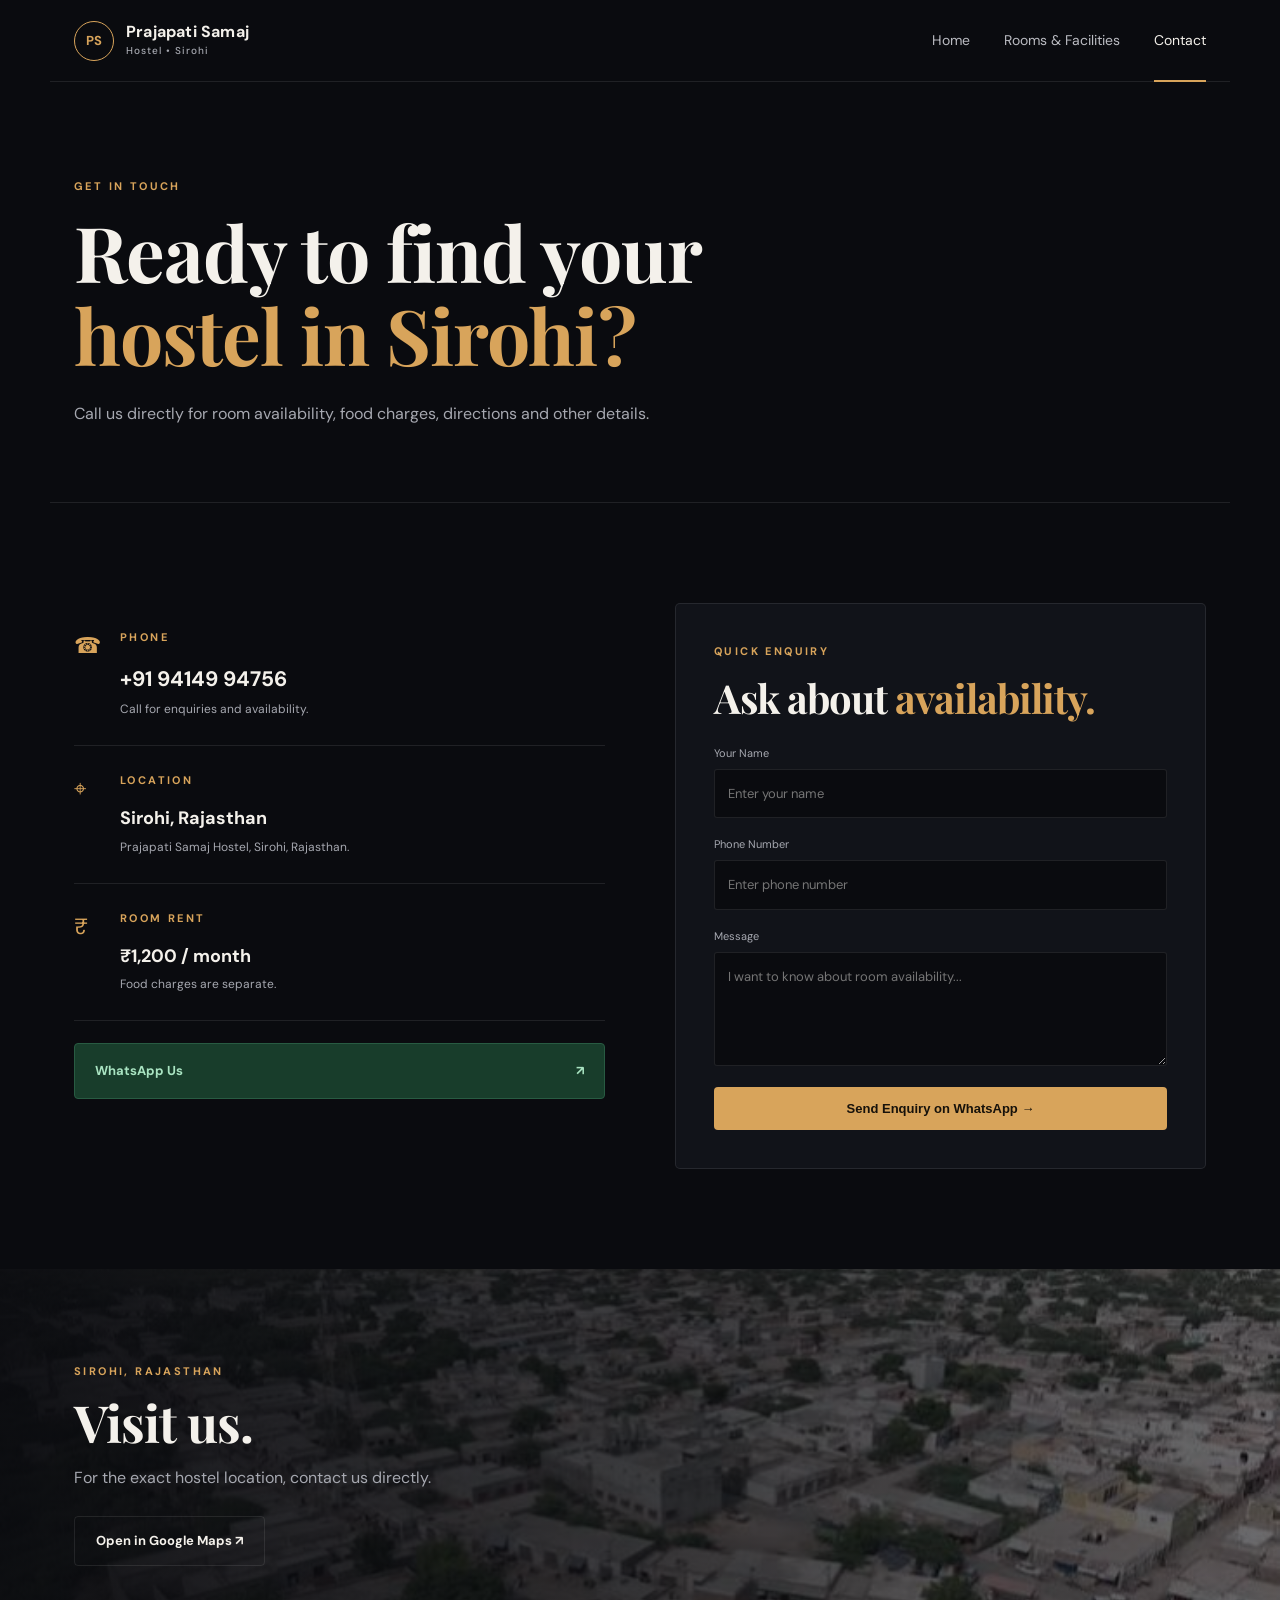
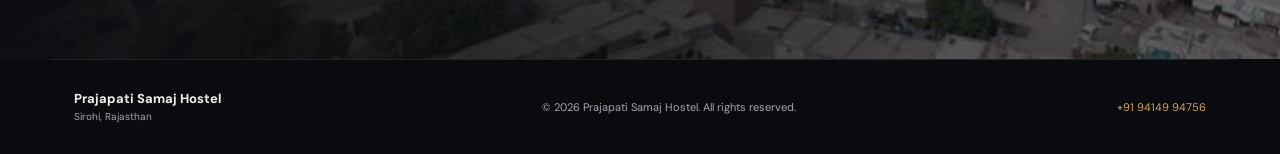
==== contact.html @ ca45638c "added first commit" ====
<!DOCTYPE html>
<html lang="en">
<head>
  <meta charset="UTF-8">
  <meta name="viewport" content="width=device-width, initial-scale=1.0">
  <meta name="description" content="Contact Prajapati Samaj Hostel in Sirohi, Rajasthan.">
  <title>Contact | Prajapati Samaj Hostel</title>
  <link rel="preconnect" href="https://fonts.googleapis.com">
  <link rel="preconnect" href="https://fonts.gstatic.com" crossorigin>
  <link href="https://fonts.googleapis.com/css2?family=DM+Sans:wght@400;500;600;700&family=Playfair+Display:wght@600;700&display=swap" rel="stylesheet">
  <link rel="stylesheet" href="style.css">
</head>
<body>
  <header class="navbar">
    <a class="logo" href="index.html"><span>PS</span><div>Prajapati Samaj<br><small>Hostel • Sirohi</small></div></a>
    <button class="menu-btn" aria-label="Open menu">☰</button>
    <nav>
      <a href="index.html">Home</a>
      <a href="rooms.html">Rooms & Facilities</a>
      <a class="active" href="contact.html">Contact</a>
    </nav>
  </header>

  <main>
    <section class="page-hero contact-hero">
      <p class="eyebrow">GET IN TOUCH</p>
      <h1>Ready to find your<br><em>hostel in Sirohi?</em></h1>
      <p>Call us directly for room availability, food charges, directions and other details.</p>
    </section>

    <section class="section contact-layout">
      <div class="contact-info">
        <div class="contact-card">
          <span class="contact-icon">☎</span>
          <div><p class="eyebrow">PHONE</p><a class="big-link" href="tel:+919414994756">+91 94149 94756</a><p>Call for enquiries and availability.</p></div>
        </div>
        <div class="contact-card">
          <span class="contact-icon">⌖</span>
          <div><p class="eyebrow">LOCATION</p><h3>Sirohi, Rajasthan</h3><p>Prajapati Samaj Hostel, Sirohi, Rajasthan.</p></div>
        </div>
        <div class="contact-card">
          <span class="contact-icon">₹</span>
          <div><p class="eyebrow">ROOM RENT</p><h3>₹1,200 / month</h3><p>Food charges are separate.</p></div>
        </div>
        <a class="whatsapp-btn" href="https://wa.me/919414994756?text=Hello%2C%20I%20want%20to%20know%20more%20about%20Prajapati%20Samaj%20Hostel%20in%20Sirohi." target="_blank" rel="noopener">WhatsApp Us <span>↗</span></a>
      </div>

      <div class="enquiry-box">
        <p class="eyebrow">QUICK ENQUIRY</p>
        <h2>Ask about <em>availability.</em></h2>
        <form id="enquiryForm">
          <label>Your Name<input type="text" id="name" placeholder="Enter your name" required></label>
          <label>Phone Number<input type="tel" id="phone" placeholder="Enter phone number" required></label>
          <label>Message<textarea id="message" rows="4" placeholder="I want to know about room availability..."></textarea></label>
          <button class="btn btn-primary full" type="submit">Send Enquiry on WhatsApp →</button>
        </form>
      </div>
    </section>

    <section class="map-section">
      <div class="map-overlay">
        <p class="eyebrow">SIROHI, RAJASTHAN</p>
        <h2>Visit us.</h2>
        <p>For the exact hostel location, contact us directly.</p>
        <a class="btn btn-ghost" href="https://www.google.com/maps/search/?api=1&query=Prajapati+Samaj+Hostel+Sirohi+Rajasthan" target="_blank" rel="noopener">Open in Google Maps ↗</a>
      </div>
    </section>
  </main>

  <footer>
    <div class="footer-brand"><strong>Prajapati Samaj Hostel</strong><span>Sirohi, Rajasthan</span></div>
    <p>© <span id="year"></span> Prajapati Samaj Hostel. All rights reserved.</p>
    <a href="tel:+919414994756">+91 94149 94756</a>
  </footer>
  <script src="script.js"></script>
</body>
</html>
---- style.css ----
:root {
  --bg: #0a0b0f;
  --surface: #111319;
  --surface2: #171922;
  --text: #f4f1eb;
  --muted: #a6a8b0;
  --accent: #d8a45b;
  --accent2: #f0c98c;
  --line: rgba(255, 255, 255, .09);
  --max: 1180px;
}

* {
  box-sizing: border-box;
  margin: 0;
  padding: 0
}

html {
  scroll-behavior: smooth
}

body {
  font-family: "DM Sans", sans-serif;
  background: var(--bg);
  color: var(--text);
  line-height: 1.65
}

a {
  color: inherit;
  text-decoration: none
}

img {
  display: block;
  width: 100%;
  object-fit: cover
}

.navbar {
  height: 82px;
  max-width: var(--max);
  margin: auto;
  padding: 0 24px;
  display: flex;
  align-items: center;
  justify-content: space-between;
  border-bottom: 1px solid var(--line)
}

.logo {
  display: flex;
  align-items: center;
  gap: 12px;
  font-weight: 700;
  line-height: 1.05;
  letter-spacing: .2px
}

.logo span {
  display: grid;
  place-items: center;
  width: 40px;
  height: 40px;
  border: 1px solid var(--accent);
  color: var(--accent);
  border-radius: 50%;
  font-size: 13px
}

.logo small {
  font-size: 10px;
  color: var(--muted);
  font-weight: 500;
  letter-spacing: 1px
}

nav {
  display: flex;
  gap: 34px
}

nav a {
  font-size: 14px;
  color: #bbbcc2;
  position: relative;
  padding: 30px 0
}

nav a:hover,
nav a.active {
  color: var(--text)
}

nav a.active:after {
  content: "";
  position: absolute;
  bottom: 0;
  left: 0;
  width: 100%;
  height: 2px;
  background: var(--accent)
}

.menu-btn {
  display: none;
  background: none;
  border: 0;
  color: white;
  font-size: 25px
}

.hero {
  max-width: var(--max);
  margin: auto;
  padding: 86px 24px 100px;
  display: grid;
  grid-template-columns: 1.05fr .95fr;
  gap: 70px;
  align-items: center
}

.eyebrow {
  font-size: 11px;
  letter-spacing: 2.4px;
  color: var(--accent);
  font-weight: 700;
  margin-bottom: 15px
}

h1,
h2 {
  font-family: "Playfair Display", serif;
  line-height: 1.08;
  letter-spacing: -1px
}

h1 {
  font-size: clamp(48px, 6vw, 78px)
}

h2 {
  font-size: clamp(38px, 4vw, 56px)
}

em {
  color: var(--accent);
  font-style: normal
}

.hero-text {
  color: var(--muted);
  max-width: 570px;
  margin: 26px 0 32px;
  font-size: 17px
}

.hero-actions {
  display: flex;
  gap: 13px;
  flex-wrap: wrap
}

.btn {
  display: inline-flex;
  align-items: center;
  justify-content: center;
  gap: 18px;
  padding: 13px 21px;
  border-radius: 4px;
  font-size: 13px;
  font-weight: 700;
  transition: .25s;
  border: 1px solid transparent
}

.btn-primary {
  background: var(--accent);
  color: #17120b
}

.btn-primary:hover {
  background: var(--accent2);
  transform: translateY(-2px)
}

.btn-ghost {
  border-color: var(--line);
  color: var(--text)
}

.btn-ghost:hover {
  border-color: var(--accent);
  color: var(--accent)
}

.hero-image {
  position: relative
}

.image-card {
  height: 530px;
  position: relative;
  overflow: hidden;
  border-radius: 5px
}

.image-card:after {
  content: "";
  position: absolute;
  inset: 0;
  background: linear-gradient(180deg, transparent 55%, rgba(0, 0, 0, .65))
}

.image-card img {
  height: 100%
}

.image-label {
  position: absolute;
  z-index: 2;
  bottom: 20px;
  left: 20px;
  background: rgba(10, 11, 15, .78);
  backdrop-filter: blur(10px);
  padding: 10px 14px;
  font-size: 12px;
  border: 1px solid var(--line)
}

.dot {
  display: inline-block;
  width: 7px;
  height: 7px;
  border-radius: 50%;
  background: var(--accent);
  margin-right: 8px
}

.quick-stats {
  display: flex;
  gap: 42px;
  margin-top: 50px;
  border-top: 1px solid var(--line);
  padding-top: 22px
}

.quick-stats div {
  display: flex;
  flex-direction: column
}

.quick-stats strong {
  font-size: 20px
}

.quick-stats span {
  font-size: 11px;
  color: var(--muted)
}

.section {
  max-width: var(--max);
  margin: auto;
  padding: 100px 24px
}

.intro {
  display: grid;
  grid-template-columns: 1fr 1fr;
  gap: 90px;
  border-top: 1px solid var(--line)
}

.intro-copy {
  padding-top: 38px;
  color: var(--muted);
  font-size: 16px;
  max-width: 500px
}

.intro-copy strong {
  color: var(--text)
}

.text-link {
  display: inline-block;
  color: var(--accent);
  font-weight: 700;
  font-size: 13px;
  margin-top: 28px
}

.feature-strip {
  border-top: 1px solid var(--line);
  border-bottom: 1px solid var(--line);
  display: grid;
  grid-template-columns: repeat(4, 1fr);
  max-width: var(--max);
  margin: auto
}

.feature {
  padding: 35px 25px;
  border-right: 1px solid var(--line)
}

.feature:last-child {
  border: 0
}

.feature span {
  font-size: 10px;
  color: var(--accent)
}

.feature h3 {
  font-size: 16px;
  margin: 12px 0 5px
}

.feature p {
  font-size: 12px;
  color: var(--muted)
}

.photo-section {
  display: grid;
  grid-template-columns: 1.2fr .8fr;
  gap: 75px;
  align-items: center
}

.photo-grid {
  display: grid;
  grid-template-columns: 1.2fr .8fr;
  gap: 12px;
  height: 540px
}

.photo {
  overflow: hidden;
  border-radius: 4px
}

.photo.tall {
  grid-row: span 2
}

.photo img {
  height: 100%;
  transition: .5s
}

.photo:hover img {
  transform: scale(1.04)
}

.photo-copy p:not(.eyebrow) {
  color: var(--muted);
  margin: 24px 0 28px
}

footer {
  border-top: 1px solid var(--line);
  max-width: var(--max);
  margin: auto;
  padding: 28px 24px;
  display: flex;
  align-items: center;
  justify-content: space-between;
  color: var(--muted);
  font-size: 11px
}

.footer-brand {
  display: flex;
  flex-direction: column
}

.footer-brand strong {
  color: var(--text);
  font-size: 13px
}

.footer-brand span {
  font-size: 10px
}

.footer-brand+p {
  text-align: center
}

footer>a {
  color: var(--accent)
}

.page-hero {
  max-width: var(--max);
  margin: auto;
  padding: 95px 24px 90px;
  border-bottom: 1px solid var(--line)
}

.page-hero p:last-child {
  color: var(--muted);
  max-width: 590px;
  margin-top: 25px;
  font-size: 16px
}

.pricing {
  display: grid;
  grid-template-columns: 1fr .7fr;
  gap: 20px;
  padding-top: 65px
}

.price-card,
.notice {
  background: var(--surface);
  border: 1px solid var(--line);
  border-radius: 6px;
  padding: 35px;
  display: flex;
  align-items: center;
  justify-content: space-between;
  gap: 25px
}

.price-card h2 {
  font-family: "DM Sans";
  font-size: 39px;
  letter-spacing: -1px
}

.price-card h2 small {
  font-size: 15px;
  color: var(--muted);
  font-weight: 400
}

.price-card p:not(.eyebrow),
.notice p {
  font-size: 13px;
  color: var(--muted);
  margin-top: 8px
}

.notice {
  display: block;
  background: transparent;
  border-color: rgba(216, 164, 91, .3)
}

.notice strong {
  color: var(--accent)
}

.centered {
  text-align: center
}

.facility-grid {
  display: grid;
  grid-template-columns: repeat(4, 1fr);
  gap: 14px;
  margin-top: 55px
}

.facility-card {
  background: var(--surface);
  border: 1px solid var(--line);
  padding: 28px;
  min-height: 210px
}

.icon {
  font-size: 20px;
  color: var(--accent);
  margin-bottom: 32px
}

.facility-card h3 {
  font-size: 17px
}

.facility-card p {
  font-size: 12px;
  color: var(--muted);
  margin-top: 8px
}

.food-section {
  display: grid;
  grid-template-columns: 1fr 1fr;
  gap: 70px;
  align-items: center
}

.food-image {
  height: 500px;
  border-radius: 5px;
  overflow: hidden
}

.food-image img {
  height: 100%
}

.food-copy>p:not(.eyebrow):not(.small-note) {
  color: var(--muted);
  margin: 22px 0
}

.meal-list {
  border-top: 1px solid var(--line);
  margin-top: 25px
}

.meal-list div {
  display: flex;
  align-items: center;
  gap: 15px;
  padding: 15px 0;
  border-bottom: 1px solid var(--line);
  font-size: 13px
}

.meal-list span {
  color: var(--accent);
  font-size: 18px
}

.small-note {
  font-size: 11px;
  color: #858791;
  margin-top: 20px
}

.gallery-grid {
  display: grid;
  grid-template-columns: repeat(3, 1fr);
  gap: 12px;
  margin-top: 45px
}

.gallery-grid img {
  height: 280px;
  border-radius: 4px
}

.contact-hero {
  padding-bottom: 75px
}

.contact-layout {
  display: grid;
  grid-template-columns: 1fr 1fr;
  gap: 70px
}

.contact-card {
  display: flex;
  gap: 18px;
  padding: 25px 0;
  border-bottom: 1px solid var(--line)
}

.contact-icon {
  color: var(--accent);
  font-size: 22px;
  width: 28px
}

.contact-card h3 {
  font-size: 18px
}

.contact-card p:not(.eyebrow) {
  color: var(--muted);
  font-size: 12px;
  margin-top: 4px
}

.big-link {
  font-size: 21px;
  font-weight: 700
}

.whatsapp-btn {
  display: flex;
  justify-content: space-between;
  margin-top: 22px;
  padding: 16px 20px;
  background: #183d2b;
  border: 1px solid #285b42;
  color: #a9e4c2;
  border-radius: 4px;
  font-weight: 700;
  font-size: 13px
}

.enquiry-box {
  background: var(--surface);
  padding: 38px;
  border: 1px solid var(--line);
  border-radius: 5px
}

.enquiry-box h2 {
  font-size: 40px;
  margin-bottom: 25px
}

form {
  display: grid;
  gap: 17px
}

label {
  font-size: 11px;
  color: var(--muted);
  display: grid;
  gap: 7px
}

input,
textarea {
  width: 100%;
  background: var(--bg);
  border: 1px solid var(--line);
  color: var(--text);
  padding: 13px;
  border-radius: 3px;
  font: inherit;
  font-size: 13px;
  outline: none
}

input:focus,
textarea:focus {
  border-color: var(--accent)
}

.full {
  width: 100%;
  margin-top: 4px
}

.map-section {
  min-height: 390px;
  background: linear-gradient(90deg, rgba(10, 11, 15, .97), rgba(10, 11, 15, .6)), url("sirohi.png") center/cover;
  display: flex;
  align-items: center
}

.map-overlay {
  max-width: var(--max);
  width: 100%;
  margin: auto;
  padding: 60px 24px
}

.map-overlay p:not(.eyebrow) {
  color: var(--muted);
  margin: 15px 0 25px
}

@media(max-width:850px) {
  nav {
    display: none
  }

  .menu-btn {
    display: block
  }

  .navbar.open nav {
    display: flex;
    position: absolute;
    top: 82px;
    left: 0;
    right: 0;
    background: var(--surface);
    padding: 20px 24px;
    flex-direction: column;
    gap: 0;
    z-index: 10;
    border-bottom: 1px solid var(--line)
  }

  .navbar.open nav a {
    padding: 12px
  }

  .hero,
  .intro,
  .photo-section,
  .food-section,
  .contact-layout {
    grid-template-columns: 1fr;
    gap: 45px
  }

  .hero {
    padding-top: 55px
  }

  .hero-image {
    order: -1
  }

  .image-card {
    height: 390px
  }

  .feature-strip {
    grid-template-columns: 1fr 1fr
  }

  .feature:nth-child(2) {
    border-right: 0
  }

  .feature:nth-child(-n+2) {
    border-bottom: 1px solid var(--line)
  }

  .photo-grid {
    height: 440px
  }

  .pricing {
    grid-template-columns: 1fr
  }

  .facility-grid {
    grid-template-columns: 1fr 1fr
  }

  .gallery-grid {
    grid-template-columns: 1fr 1fr
  }

  .gallery-grid img {
    height: 220px
  }

  footer {
    flex-wrap: wrap;
    gap: 15px
  }

  .footer-brand+p {
    order: 3;
    width: 100%;
    text-align: left
  }
}

@media(max-width:520px) {
  h1 {
    font-size: 45px
  }

  .section,
  .hero {
    padding-left: 18px;
    padding-right: 18px
  }

  .quick-stats {
    gap: 18px
  }

  .quick-stats strong {
    font-size: 17px
  }

  .feature-strip {
    grid-template-columns: 1fr
  }

  .feature {
    border-right: 0 !important;
    border-bottom: 1px solid var(--line)
  }

  .feature:last-child {
    border-bottom: 0
  }

  .photo-grid {
    height: 360px;
    grid-template-columns: 1fr 1fr
  }

  .facility-grid,
  .gallery-grid {
    grid-template-columns: 1fr
  }

  .gallery-grid img {
    height: 250px
  }

  .price-card {
    align-items: flex-start;
    flex-direction: column
  }

  .enquiry-box {
    padding: 25px
  }

  .page-hero {
    padding-top: 55px
  }

  .contact-layout {
    gap: 25px
  }
}
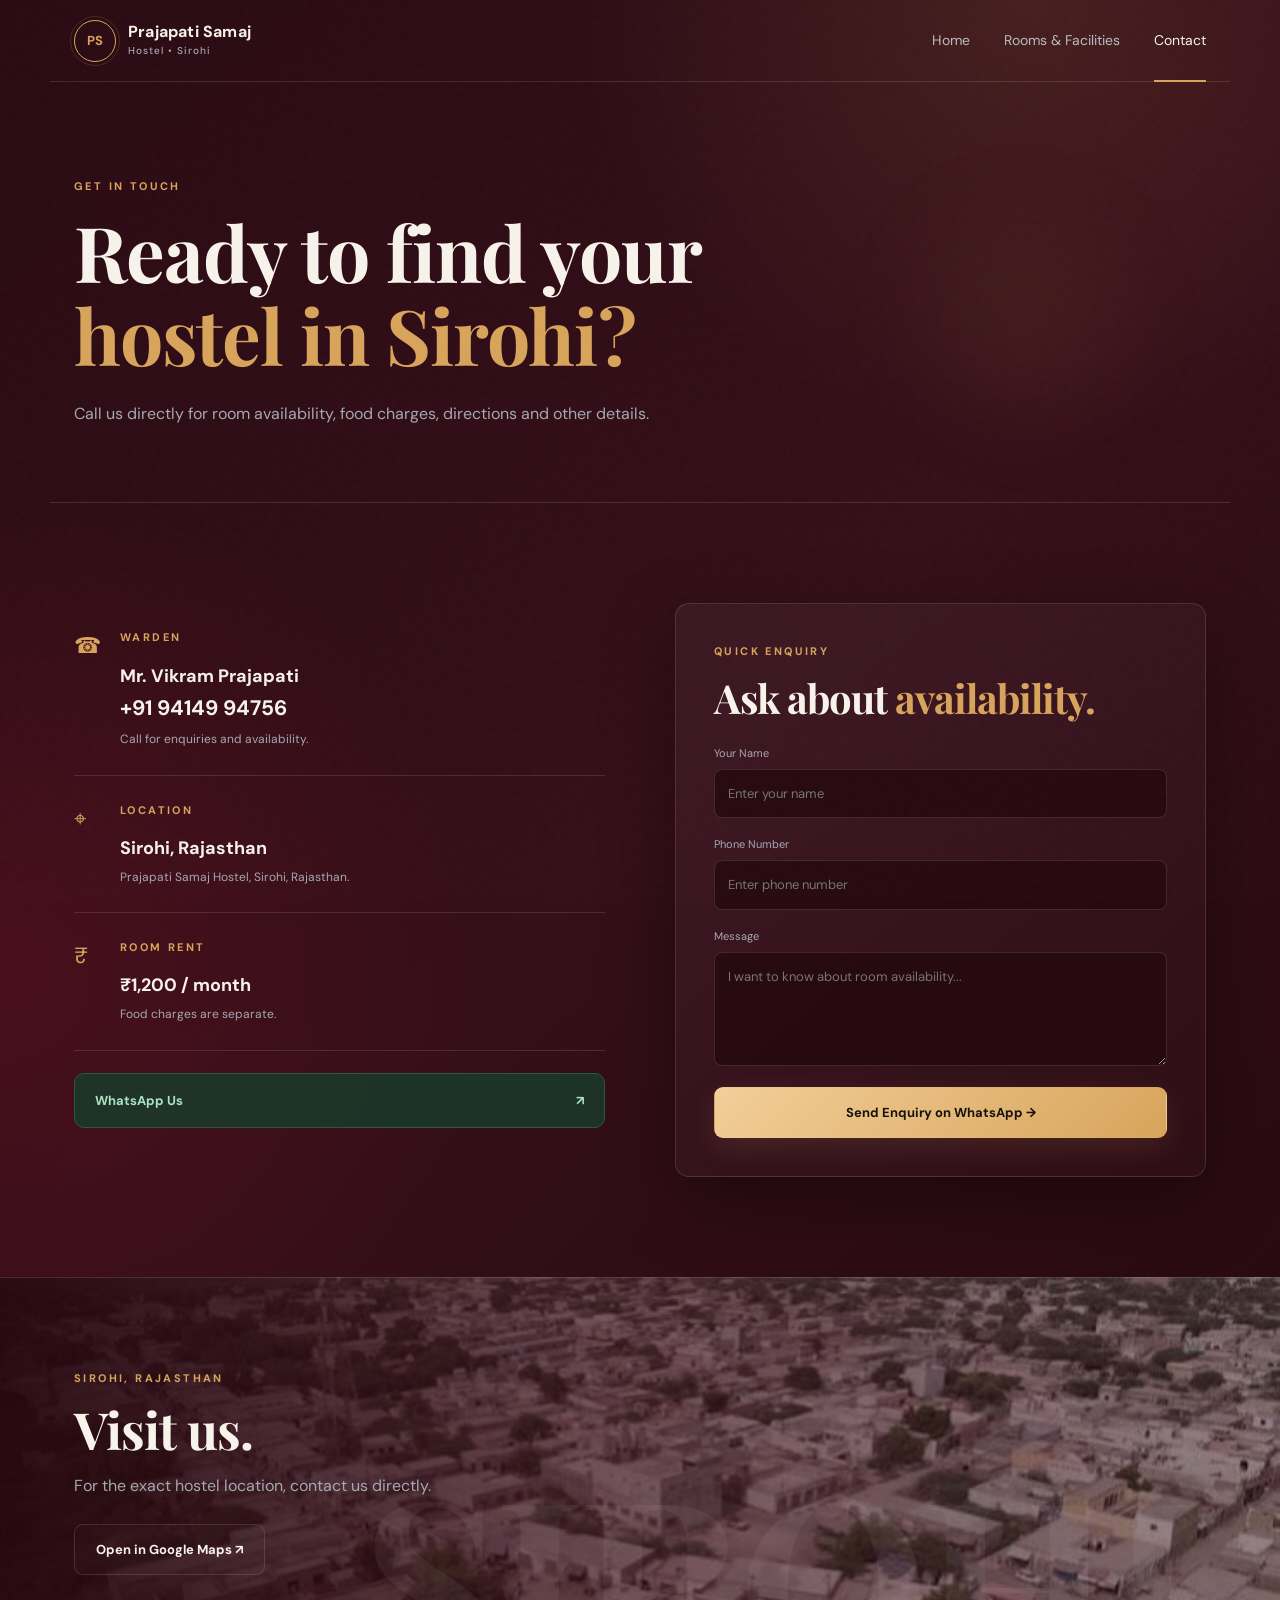
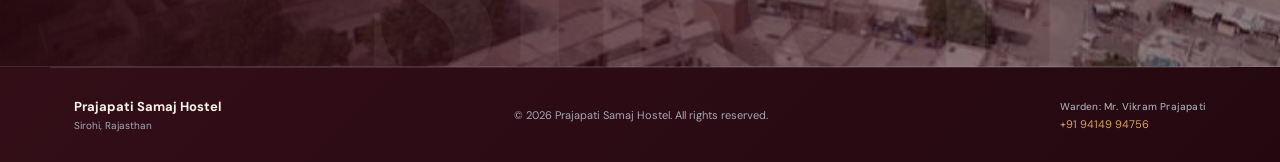
==== commit 2bd51f03: "updated" ====
--- a/contact.html
+++ b/contact.html
@@ -32,7 +32,7 @@
       <div class="contact-info">
         <div class="contact-card">
           <span class="contact-icon">☎</span>
-          <div><p class="eyebrow">PHONE</p><a class="big-link" href="tel:+919414994756">+91 94149 94756</a><p>Call for enquiries and availability.</p></div>
+          <div><p class="eyebrow">WARDEN</p><h3>Mr. Vikram Prajapati</h3><a class="big-link" href="tel:+919414994756">+91 94149 94756</a><p>Call for enquiries and availability.</p></div>
         </div>
         <div class="contact-card">
           <span class="contact-icon">⌖</span>
@@ -70,7 +70,7 @@
   <footer>
     <div class="footer-brand"><strong>Prajapati Samaj Hostel</strong><span>Sirohi, Rajasthan</span></div>
     <p>© <span id="year"></span> Prajapati Samaj Hostel. All rights reserved.</p>
-    <a href="tel:+919414994756">+91 94149 94756</a>
+    <a href="tel:+919414994756"><small>Warden: Mr. Vikram Prajapati</small><br>+91 94149 94756</a>
   </footer>
   <script src="script.js"></script>
 </body>
--- a/style.css
+++ b/style.css
@@ -1,42 +1,55 @@
+
 :root {
-  --bg: #0a0b0f;
-  --surface: #111319;
-  --surface2: #171922;
-  --text: #f4f1eb;
-  --muted: #a6a8b0;
+  --bg: #2a0b13;
+  --surface: #35101a;
+  --surface-2: #42131e;
+  --surface-3: #4b1723;
+  --text: #f7f3eb;
+  --muted: #a5a8b2;
   --accent: #d8a45b;
-  --accent2: #f0c98c;
-  --line: rgba(255, 255, 255, .09);
+  --accent-light: #f2ce99;
+  --line: rgba(255,235,220,.13);
+  --line-strong: rgba(216,164,91,.38);
+  --success: #72d4a0;
   --max: 1180px;
-}
-
-* {
-  box-sizing: border-box;
-  margin: 0;
-  padding: 0
-}
+  --radius: 14px;
+  --shadow: 0 25px 70px rgba(0,0,0,.35);
+}
+
+* { box-sizing: border-box; margin: 0; padding: 0; }
 
 html {
-  scroll-behavior: smooth
+  scroll-behavior: smooth;
+  scroll-padding-top: 90px;
 }
 
 body {
   font-family: "DM Sans", sans-serif;
-  background: var(--bg);
+  background:
+    radial-gradient(circle at 80% 0%, rgba(216,164,91,.12), transparent 28rem),
+    radial-gradient(circle at 0% 55%, rgba(116,18,38,.35), transparent 30rem),
+    linear-gradient(135deg, #2a0b13 0%, #350f19 48%, #240810 100%);
   color: var(--text);
-  line-height: 1.65
-}
-
-a {
-  color: inherit;
-  text-decoration: none
-}
-
-img {
-  display: block;
-  width: 100%;
-  object-fit: cover
-}
+  line-height: 1.65;
+  overflow-x: hidden;
+}
+
+body::before {
+  content: "";
+  position: fixed;
+  inset: 0;
+  pointer-events: none;
+  opacity: .028;
+  z-index: 100;
+  background-image: url("data:image/svg+xml,%3Csvg viewBox='0 0 180 180' xmlns='http://www.w3.org/2000/svg'%3E%3Cfilter id='n'%3E%3CfeTurbulence type='fractalNoise' baseFrequency='.85' numOctaves='4' stitchTiles='stitch'/%3E%3C/filter%3E%3Crect width='100%25' height='100%25' filter='url(%23n)' opacity='.7'/%3E%3C/svg%3E");
+}
+
+::selection { background: rgba(216,164,91,.3); color: var(--text); }
+
+a { color: inherit; text-decoration: none; }
+img { display: block; width: 100%; object-fit: cover; }
+
+button, input, textarea { font: inherit; }
 
 .navbar {
   height: 82px;
@@ -46,7 +59,9 @@
   display: flex;
   align-items: center;
   justify-content: space-between;
-  border-bottom: 1px solid var(--line)
+  border-bottom: 1px solid var(--line);
+  position: relative;
+  z-index: 50;
 }
 
 .logo {
@@ -55,60 +70,66 @@
   gap: 12px;
   font-weight: 700;
   line-height: 1.05;
-  letter-spacing: .2px
-}
+  letter-spacing: .2px;
+  transition: transform .25s ease;
+}
+.logo:hover { transform: translateY(-1px); }
 
 .logo span {
   display: grid;
   place-items: center;
-  width: 40px;
-  height: 40px;
+  width: 42px;
+  height: 42px;
   border: 1px solid var(--accent);
   color: var(--accent);
   border-radius: 50%;
-  font-size: 13px
-}
-
+  font-size: 13px;
+  position: relative;
+}
+.logo span::after {
+  content: "";
+  position: absolute;
+  inset: -5px;
+  border: 1px solid rgba(216,164,91,.18);
+  border-radius: inherit;
+}
 .logo small {
   font-size: 10px;
   color: var(--muted);
   font-weight: 500;
-  letter-spacing: 1px
-}
-
-nav {
-  display: flex;
-  gap: 34px
-}
-
+  letter-spacing: 1px;
+}
+
+nav { display: flex; gap: 34px; }
 nav a {
   font-size: 14px;
   color: #bbbcc2;
   position: relative;
-  padding: 30px 0
-}
-
-nav a:hover,
-nav a.active {
-  color: var(--text)
-}
-
-nav a.active:after {
+  padding: 30px 0;
+  transition: color .25s ease;
+}
+nav a::after {
   content: "";
   position: absolute;
+  left: 0;
   bottom: 0;
-  left: 0;
-  width: 100%;
+  width: 0;
   height: 2px;
-  background: var(--accent)
-}
+  background: var(--accent);
+  transition: width .3s ease;
+}
+nav a:hover, nav a.active { color: var(--text); }
+nav a:hover::after, nav a.active::after { width: 100%; }
 
 .menu-btn {
   display: none;
-  background: none;
-  border: 0;
+  background: rgba(255,255,255,.04);
+  border: 1px solid var(--line);
   color: white;
-  font-size: 25px
+  width: 42px;
+  height: 42px;
+  border-radius: 10px;
+  cursor: pointer;
 }
 
 .hero {
@@ -118,124 +139,141 @@
   display: grid;
   grid-template-columns: 1.05fr .95fr;
   gap: 70px;
-  align-items: center
-}
+  align-items: center;
+  position: relative;
+}
+
+.hero::before {
+  content: "";
+  position: absolute;
+  width: 260px;
+  height: 260px;
+  border-radius: 50%;
+  background: rgba(216,164,91,.07);
+  filter: blur(60px);
+  left: -130px;
+  top: 40px;
+  pointer-events: none;
+}
+
+.hero-content { position: relative; z-index: 1; }
 
 .eyebrow {
   font-size: 11px;
   letter-spacing: 2.4px;
   color: var(--accent);
   font-weight: 700;
-  margin-bottom: 15px
-}
-
-h1,
-h2 {
+  margin-bottom: 15px;
+}
+
+h1, h2 {
   font-family: "Playfair Display", serif;
   line-height: 1.08;
-  letter-spacing: -1px
-}
-
-h1 {
-  font-size: clamp(48px, 6vw, 78px)
-}
-
-h2 {
-  font-size: clamp(38px, 4vw, 56px)
-}
-
-em {
-  color: var(--accent);
-  font-style: normal
-}
+  letter-spacing: -1px;
+}
+h1 { font-size: clamp(48px, 6vw, 78px); }
+h2 { font-size: clamp(38px, 4vw, 56px); }
+em { color: var(--accent); font-style: normal; }
 
 .hero-text {
   color: var(--muted);
   max-width: 570px;
   margin: 26px 0 32px;
-  font-size: 17px
-}
-
-.hero-actions {
-  display: flex;
-  gap: 13px;
-  flex-wrap: wrap
-}
+  font-size: 17px;
+}
+
+.hero-actions { display: flex; gap: 13px; flex-wrap: wrap; }
 
 .btn {
   display: inline-flex;
   align-items: center;
   justify-content: center;
   gap: 18px;
-  padding: 13px 21px;
-  border-radius: 4px;
+  padding: 14px 21px;
+  border-radius: 9px;
   font-size: 13px;
   font-weight: 700;
-  transition: .25s;
-  border: 1px solid transparent
-}
-
+  transition: transform .25s ease, background .25s ease, border-color .25s ease, box-shadow .25s ease;
+  border: 1px solid transparent;
+  cursor: pointer;
+}
 .btn-primary {
-  background: var(--accent);
-  color: #17120b
-}
-
+  background: linear-gradient(135deg, var(--accent-light), var(--accent));
+  color: #17120b;
+  box-shadow: 0 10px 30px rgba(216,164,91,.13);
+}
 .btn-primary:hover {
-  background: var(--accent2);
-  transform: translateY(-2px)
-}
-
+  background: linear-gradient(135deg, #f7d8aa, var(--accent-light));
+  transform: translateY(-3px);
+  box-shadow: 0 16px 38px rgba(216,164,91,.2);
+}
 .btn-ghost {
   border-color: var(--line);
-  color: var(--text)
-}
-
+  color: var(--text);
+  background: rgba(255,255,255,.015);
+}
 .btn-ghost:hover {
-  border-color: var(--accent);
-  color: var(--accent)
-}
-
-.hero-image {
-  position: relative
-}
-
+  border-color: var(--line-strong);
+  color: var(--accent-light);
+  transform: translateY(-3px);
+  background: rgba(216,164,91,.05);
+}
+
+.hero-image { position: relative; }
 .image-card {
   height: 530px;
   position: relative;
   overflow: hidden;
-  border-radius: 5px
-}
-
-.image-card:after {
+  border-radius: 18px;
+  border: 1px solid var(--line);
+  box-shadow: var(--shadow);
+  transform: perspective(1000px) rotateY(-2deg);
+  transition: transform .6s ease, box-shadow .4s ease;
+}
+.image-card:hover {
+  transform: perspective(1000px) rotateY(0deg) translateY(-5px);
+  box-shadow: 0 32px 85px rgba(0,0,0,.5);
+}
+.image-card::before {
   content: "";
   position: absolute;
+  inset: 10px;
+  border: 1px solid rgba(255,255,255,.12);
+  border-radius: 12px;
+  z-index: 2;
+  pointer-events: none;
+}
+.image-card::after {
+  content: "";
+  position: absolute;
   inset: 0;
-  background: linear-gradient(180deg, transparent 55%, rgba(0, 0, 0, .65))
-}
-
-.image-card img {
-  height: 100%
-}
+  background: linear-gradient(180deg, transparent 48%, rgba(0,0,0,.78));
+  z-index: 1;
+}
+.image-card img { height: 100%; transition: transform 1s cubic-bezier(.2,.7,.2,1); }
+.image-card:hover img { transform: scale(1.055); }
 
 .image-label {
   position: absolute;
-  z-index: 2;
+  z-index: 3;
   bottom: 20px;
   left: 20px;
-  background: rgba(10, 11, 15, .78);
-  backdrop-filter: blur(10px);
-  padding: 10px 14px;
+  right: 20px;
+  background: rgba(43,10,19,.72);
+  backdrop-filter: blur(14px);
+  padding: 11px 14px;
   font-size: 12px;
-  border: 1px solid var(--line)
-}
-
+  border: 1px solid var(--line);
+  border-radius: 9px;
+}
 .dot {
   display: inline-block;
   width: 7px;
   height: 7px;
   border-radius: 50%;
-  background: var(--accent);
-  margin-right: 8px
+  background: var(--success);
+  margin-right: 8px;
+  box-shadow: 0 0 0 4px rgba(114,212,160,.1);
 }
 
 .quick-stats {
@@ -243,54 +281,39 @@
   gap: 42px;
   margin-top: 50px;
   border-top: 1px solid var(--line);
-  padding-top: 22px
-}
-
-.quick-stats div {
-  display: flex;
-  flex-direction: column
-}
-
-.quick-stats strong {
-  font-size: 20px
-}
-
-.quick-stats span {
-  font-size: 11px;
-  color: var(--muted)
-}
+  padding-top: 22px;
+}
+.quick-stats div { display: flex; flex-direction: column; }
+.quick-stats strong { font-size: 20px; }
+.quick-stats span { font-size: 11px; color: var(--muted); }
 
 .section {
   max-width: var(--max);
   margin: auto;
-  padding: 100px 24px
-}
-
+  padding: 100px 24px;
+}
 .intro {
   display: grid;
   grid-template-columns: 1fr 1fr;
   gap: 90px;
-  border-top: 1px solid var(--line)
-}
-
+  border-top: 1px solid var(--line);
+}
 .intro-copy {
   padding-top: 38px;
   color: var(--muted);
   font-size: 16px;
-  max-width: 500px
-}
-
-.intro-copy strong {
-  color: var(--text)
-}
-
+  max-width: 500px;
+}
+.intro-copy strong { color: var(--text); }
 .text-link {
   display: inline-block;
   color: var(--accent);
   font-weight: 700;
   font-size: 13px;
-  margin-top: 28px
-}
+  margin-top: 28px;
+  transition: transform .25s ease, color .25s ease;
+}
+.text-link:hover { transform: translateX(5px); color: var(--accent-light); }
 
 .feature-strip {
   border-top: 1px solid var(--line);
@@ -298,69 +321,40 @@
   display: grid;
   grid-template-columns: repeat(4, 1fr);
   max-width: var(--max);
-  margin: auto
-}
-
+  margin: auto;
+}
 .feature {
   padding: 35px 25px;
-  border-right: 1px solid var(--line)
-}
-
-.feature:last-child {
-  border: 0
-}
-
-.feature span {
-  font-size: 10px;
-  color: var(--accent)
-}
-
-.feature h3 {
-  font-size: 16px;
-  margin: 12px 0 5px
-}
-
-.feature p {
-  font-size: 12px;
-  color: var(--muted)
-}
+  border-right: 1px solid var(--line);
+  transition: background .3s ease, transform .3s ease;
+}
+.feature:hover { background: rgba(216,164,91,.035); }
+.feature:last-child { border: 0; }
+.feature span { font-size: 10px; color: var(--accent); }
+.feature h3 { font-size: 16px; margin: 12px 0 5px; }
+.feature p { font-size: 12px; color: var(--muted); }
 
 .photo-section {
   display: grid;
   grid-template-columns: 1.2fr .8fr;
   gap: 75px;
-  align-items: center
-}
-
+  align-items: center;
+}
 .photo-grid {
   display: grid;
   grid-template-columns: 1.2fr .8fr;
   gap: 12px;
-  height: 540px
-}
-
+  height: 540px;
+}
 .photo {
   overflow: hidden;
-  border-radius: 4px
-}
-
-.photo.tall {
-  grid-row: span 2
-}
-
-.photo img {
-  height: 100%;
-  transition: .5s
-}
-
-.photo:hover img {
-  transform: scale(1.04)
-}
-
-.photo-copy p:not(.eyebrow) {
-  color: var(--muted);
-  margin: 24px 0 28px
-}
+  border-radius: 12px;
+  border: 1px solid var(--line);
+}
+.photo.tall { grid-row: span 2; }
+.photo img { height: 100%; transition: transform .65s cubic-bezier(.2,.7,.2,1); }
+.photo:hover img { transform: scale(1.06); }
+.photo-copy p:not(.eyebrow) { color: var(--muted); margin: 24px 0 28px; }
 
 footer {
   border-top: 1px solid var(--line);
@@ -371,455 +365,336 @@
   align-items: center;
   justify-content: space-between;
   color: var(--muted);
-  font-size: 11px
-}
-
-.footer-brand {
-  display: flex;
-  flex-direction: column
-}
-
-.footer-brand strong {
-  color: var(--text);
-  font-size: 13px
-}
-
-.footer-brand span {
-  font-size: 10px
-}
-
-.footer-brand+p {
-  text-align: center
-}
-
-footer>a {
-  color: var(--accent)
-}
+  font-size: 11px;
+}
+.footer-brand { display: flex; flex-direction: column; }
+.footer-brand strong { color: var(--text); font-size: 13px; }
+.footer-brand span { font-size: 10px; }
+.footer-brand+p { text-align: center; }
+footer>a { color: var(--accent); transition: color .2s; }
+footer>a:hover { color: var(--accent-light); }
 
 .page-hero {
   max-width: var(--max);
   margin: auto;
   padding: 95px 24px 90px;
-  border-bottom: 1px solid var(--line)
-}
-
+  border-bottom: 1px solid var(--line);
+  position: relative;
+}
+.page-hero::after {
+  content: "";
+  position: absolute;
+  width: 180px;
+  height: 180px;
+  border-radius: 50%;
+  right: 10%;
+  top: 35%;
+  background: rgba(216,164,91,.06);
+  filter: blur(55px);
+  pointer-events: none;
+}
 .page-hero p:last-child {
   color: var(--muted);
   max-width: 590px;
   margin-top: 25px;
-  font-size: 16px
+  font-size: 16px;
 }
 
 .pricing {
   display: grid;
   grid-template-columns: 1fr .7fr;
   gap: 20px;
-  padding-top: 65px
-}
-
-.price-card,
-.notice {
-  background: var(--surface);
-  border: 1px solid var(--line);
-  border-radius: 6px;
+  padding-top: 65px;
+}
+.price-card, .notice {
+  background: linear-gradient(145deg, rgba(255,255,255,.045), rgba(255,255,255,.018));
+  border: 1px solid var(--line);
+  border-radius: var(--radius);
   padding: 35px;
   display: flex;
   align-items: center;
   justify-content: space-between;
-  gap: 25px
-}
-
+  gap: 25px;
+  transition: transform .3s ease, border-color .3s ease;
+}
+.price-card:hover, .notice:hover {
+  transform: translateY(-4px);
+  border-color: var(--line-strong);
+}
 .price-card h2 {
   font-family: "DM Sans";
   font-size: 39px;
-  letter-spacing: -1px
-}
-
-.price-card h2 small {
-  font-size: 15px;
-  color: var(--muted);
-  font-weight: 400
-}
-
-.price-card p:not(.eyebrow),
-.notice p {
-  font-size: 13px;
-  color: var(--muted);
-  margin-top: 8px
-}
-
-.notice {
-  display: block;
-  background: transparent;
-  border-color: rgba(216, 164, 91, .3)
-}
-
-.notice strong {
-  color: var(--accent)
-}
-
-.centered {
-  text-align: center
-}
+  letter-spacing: -1px;
+}
+.price-card h2 small { font-size: 15px; color: var(--muted); font-weight: 400; }
+.price-card p:not(.eyebrow), .notice p { font-size: 13px; color: var(--muted); margin-top: 8px; }
+.notice { display: block; background: rgba(216,164,91,.035); border-color: var(--line-strong); }
+.notice strong { color: var(--accent); }
+
+.centered { text-align: center; }
 
 .facility-grid {
   display: grid;
   grid-template-columns: repeat(4, 1fr);
   gap: 14px;
-  margin-top: 55px
-}
-
+  margin-top: 55px;
+}
 .facility-card {
-  background: var(--surface);
+  background: linear-gradient(145deg, rgba(255,255,255,.045), rgba(255,255,255,.015));
   border: 1px solid var(--line);
   padding: 28px;
-  min-height: 210px
-}
-
+  min-height: 210px;
+  border-radius: var(--radius);
+  position: relative;
+  overflow: hidden;
+  transition: transform .3s ease, border-color .3s ease, background .3s ease;
+}
+.facility-card::before {
+  content: "";
+  position: absolute;
+  width: 110px;
+  height: 110px;
+  right: -55px;
+  top: -55px;
+  border-radius: 50%;
+  background: rgba(216,164,91,.08);
+}
+.facility-card:hover {
+  transform: translateY(-6px);
+  border-color: var(--line-strong);
+  background: linear-gradient(145deg, rgba(216,164,91,.075), rgba(255,255,255,.018));
+}
 .icon {
   font-size: 20px;
   color: var(--accent);
-  margin-bottom: 32px
-}
-
-.facility-card h3 {
-  font-size: 17px
-}
-
-.facility-card p {
-  font-size: 12px;
-  color: var(--muted);
-  margin-top: 8px
-}
+  margin-bottom: 32px;
+}
+.facility-card h3 { font-size: 17px; }
+.facility-card p { font-size: 12px; color: var(--muted); margin-top: 8px; }
 
 .food-section {
   display: grid;
   grid-template-columns: 1fr 1fr;
   gap: 70px;
-  align-items: center
-}
-
+  align-items: center;
+}
 .food-image {
   height: 500px;
-  border-radius: 5px;
-  overflow: hidden
-}
-
-.food-image img {
-  height: 100%
-}
-
-.food-copy>p:not(.eyebrow):not(.small-note) {
-  color: var(--muted);
-  margin: 22px 0
-}
-
-.meal-list {
-  border-top: 1px solid var(--line);
-  margin-top: 25px
-}
-
+  border-radius: 16px;
+  overflow: hidden;
+  border: 1px solid var(--line);
+  box-shadow: var(--shadow);
+}
+.food-image img { height: 100%; transition: transform .8s ease; }
+.food-image:hover img { transform: scale(1.04); }
+.food-copy>p:not(.eyebrow):not(.small-note) { color: var(--muted); margin: 22px 0; }
+.meal-list { border-top: 1px solid var(--line); margin-top: 25px; }
 .meal-list div {
   display: flex;
   align-items: center;
   gap: 15px;
   padding: 15px 0;
   border-bottom: 1px solid var(--line);
-  font-size: 13px
-}
-
-.meal-list span {
-  color: var(--accent);
-  font-size: 18px
-}
-
-.small-note {
-  font-size: 11px;
-  color: #858791;
-  margin-top: 20px
-}
+  font-size: 13px;
+  transition: padding-left .25s ease;
+}
+.meal-list div:hover { padding-left: 7px; }
+.meal-list span { color: var(--accent); font-size: 18px; }
+.small-note { font-size: 11px; color: #858791; margin-top: 20px; }
 
 .gallery-grid {
   display: grid;
   grid-template-columns: repeat(3, 1fr);
   gap: 12px;
-  margin-top: 45px
-}
-
+  margin-top: 45px;
+}
 .gallery-grid img {
   height: 280px;
-  border-radius: 4px
-}
-
-.contact-hero {
-  padding-bottom: 75px
-}
-
+  border-radius: 12px;
+  border: 1px solid var(--line);
+  transition: transform .4s ease, filter .4s ease;
+}
+.gallery-grid img:hover { transform: translateY(-5px); filter: brightness(1.08); }
+
+.contact-hero { padding-bottom: 75px; }
 .contact-layout {
   display: grid;
   grid-template-columns: 1fr 1fr;
-  gap: 70px
-}
-
+  gap: 70px;
+}
 .contact-card {
   display: flex;
   gap: 18px;
   padding: 25px 0;
-  border-bottom: 1px solid var(--line)
-}
-
-.contact-icon {
-  color: var(--accent);
-  font-size: 22px;
-  width: 28px
-}
-
-.contact-card h3 {
-  font-size: 18px
-}
-
-.contact-card p:not(.eyebrow) {
-  color: var(--muted);
-  font-size: 12px;
-  margin-top: 4px
-}
-
-.big-link {
-  font-size: 21px;
-  font-weight: 700
-}
+  border-bottom: 1px solid var(--line);
+}
+.contact-icon { color: var(--accent); font-size: 22px; width: 28px; }
+.contact-card h3 { font-size: 18px; }
+.contact-card p:not(.eyebrow) { color: var(--muted); font-size: 12px; margin-top: 4px; }
+.big-link { font-size: 21px; font-weight: 700; transition: color .2s; }
+.big-link:hover { color: var(--accent-light); }
 
 .whatsapp-btn {
   display: flex;
   justify-content: space-between;
   margin-top: 22px;
   padding: 16px 20px;
-  background: #183d2b;
+  background: rgba(24,61,43,.8);
   border: 1px solid #285b42;
   color: #a9e4c2;
-  border-radius: 4px;
+  border-radius: 10px;
   font-weight: 700;
-  font-size: 13px
-}
+  font-size: 13px;
+  transition: transform .25s ease, background .25s ease;
+}
+.whatsapp-btn:hover { transform: translateY(-3px); background: rgba(33,82,58,.9); }
 
 .enquiry-box {
-  background: var(--surface);
+  background: linear-gradient(145deg, rgba(255,255,255,.045), rgba(255,255,255,.015));
   padding: 38px;
   border: 1px solid var(--line);
-  border-radius: 5px
-}
-
-.enquiry-box h2 {
-  font-size: 40px;
-  margin-bottom: 25px
-}
-
-form {
-  display: grid;
-  gap: 17px
-}
-
-label {
-  font-size: 11px;
-  color: var(--muted);
-  display: grid;
-  gap: 7px
-}
-
-input,
-textarea {
+  border-radius: var(--radius);
+  box-shadow: var(--shadow);
+}
+.enquiry-box h2 { font-size: 40px; margin-bottom: 25px; }
+
+form { display: grid; gap: 17px; }
+label { font-size: 11px; color: var(--muted); display: grid; gap: 7px; }
+input, textarea {
   width: 100%;
-  background: var(--bg);
+  background: rgba(38,9,16,.84);
   border: 1px solid var(--line);
   color: var(--text);
   padding: 13px;
-  border-radius: 3px;
+  border-radius: 8px;
   font: inherit;
   font-size: 13px;
-  outline: none
-}
-
-input:focus,
-textarea:focus {
-  border-color: var(--accent)
-}
-
-.full {
-  width: 100%;
-  margin-top: 4px
-}
+  outline: none;
+  transition: border-color .2s, box-shadow .2s;
+}
+input:focus, textarea:focus {
+  border-color: var(--accent);
+  box-shadow: 0 0 0 3px rgba(216,164,91,.08);
+}
+.full { width: 100%; margin-top: 4px; }
 
 .map-section {
   min-height: 390px;
-  background: linear-gradient(90deg, rgba(10, 11, 15, .97), rgba(10, 11, 15, .6)), url("sirohi.png") center/cover;
-  display: flex;
-  align-items: center
-}
-
-.map-overlay {
-  max-width: var(--max);
-  width: 100%;
-  margin: auto;
-  padding: 60px 24px
-}
-
-.map-overlay p:not(.eyebrow) {
-  color: var(--muted);
-  margin: 15px 0 25px
+  background:
+    linear-gradient(90deg, rgba(38,7,15,.96), rgba(55,12,24,.68) 48%, rgba(38,7,15,.50)),
+    url("sirohi.png") center/cover;
+  background-blend-mode: normal, normal;
+  position: relative;
+  overflow: hidden;
+  display: flex;
+  align-items: center;
+  border-top: 1px solid var(--line);
+  border-bottom: 1px solid var(--line);
+}
+.map-section::before {
+  content: "SIROHI";
+  position: absolute;
+  right: 7%;
+  bottom: -32px;
+  font-family: "Playfair Display", serif;
+  font-size: clamp(110px, 19vw, 250px);
+  font-weight: 700;
+  line-height: 1;
+  letter-spacing: -8px;
+  color: rgba(255,255,255,.055);
+  pointer-events: none;
+  white-space: nowrap;
+}
+.map-overlay { max-width: var(--max); width: 100%; margin: auto; padding: 60px 24px; position: relative; z-index: 1; }
+.map-overlay p:not(.eyebrow) { color: var(--muted); margin: 15px 0 25px; }
+
+.reveal {
+  opacity: 0;
+  transform: translateY(24px);
+  transition: opacity .7s ease, transform .7s cubic-bezier(.2,.7,.2,1);
+}
+.reveal.visible { opacity: 1; transform: translateY(0); }
+
+@media (prefers-reduced-motion: reduce) {
+  *, *::before, *::after {
+    scroll-behavior: auto !important;
+    transition-duration: .01ms !important;
+    animation-duration: .01ms !important;
+    animation-iteration-count: 1 !important;
+  }
+  .reveal { opacity: 1; transform: none; }
 }
 
 @media(max-width:850px) {
-  nav {
-    display: none
-  }
-
-  .menu-btn {
-    display: block
-  }
-
+  nav { display: none; }
+  .menu-btn { display: block; }
   .navbar.open nav {
     display: flex;
     position: absolute;
     top: 82px;
     left: 0;
     right: 0;
-    background: var(--surface);
+    background: rgba(16,18,25,.98);
+    backdrop-filter: blur(16px);
     padding: 20px 24px;
     flex-direction: column;
     gap: 0;
     z-index: 10;
-    border-bottom: 1px solid var(--line)
+    border-bottom: 1px solid var(--line);
+    box-shadow: 0 20px 35px rgba(0,0,0,.25);
   }
-
-  .navbar.open nav a {
-    padding: 12px
+  .navbar.open nav a { padding: 12px; }
+  .navbar.open nav a::after { display: none; }
+
+  .hero, .intro, .photo-section, .food-section, .contact-layout {
+    grid-template-columns: 1fr;
+    gap: 45px;
   }
-
-  .hero,
-  .intro,
-  .photo-section,
-  .food-section,
-  .contact-layout {
-    grid-template-columns: 1fr;
-    gap: 45px
-  }
-
-  .hero {
-    padding-top: 55px
-  }
-
-  .hero-image {
-    order: -1
-  }
-
-  .image-card {
-    height: 390px
-  }
-
-  .feature-strip {
-    grid-template-columns: 1fr 1fr
-  }
-
-  .feature:nth-child(2) {
-    border-right: 0
-  }
-
-  .feature:nth-child(-n+2) {
-    border-bottom: 1px solid var(--line)
-  }
-
-  .photo-grid {
-    height: 440px
-  }
-
-  .pricing {
-    grid-template-columns: 1fr
-  }
-
-  .facility-grid {
-    grid-template-columns: 1fr 1fr
-  }
-
-  .gallery-grid {
-    grid-template-columns: 1fr 1fr
-  }
-
-  .gallery-grid img {
-    height: 220px
-  }
-
-  footer {
-    flex-wrap: wrap;
-    gap: 15px
-  }
-
-  .footer-brand+p {
-    order: 3;
-    width: 100%;
-    text-align: left
-  }
+  .hero { padding-top: 55px; }
+  .hero-image { order: -1; }
+  .image-card { height: 390px; transform: none; }
+  .image-card:hover { transform: translateY(-4px); }
+
+  .feature-strip { grid-template-columns: 1fr 1fr; }
+  .feature:nth-child(2) { border-right: 0; }
+  .feature:nth-child(-n+2) { border-bottom: 1px solid var(--line); }
+
+  .photo-grid { height: 440px; }
+  .pricing { grid-template-columns: 1fr; }
+  .facility-grid { grid-template-columns: 1fr 1fr; }
+  .gallery-grid { grid-template-columns: 1fr 1fr; }
+  .gallery-grid img { height: 220px; }
+
+  footer { flex-wrap: wrap; gap: 15px; }
+  .footer-brand+p { order: 3; width: 100%; text-align: left; }
 }
 
 @media(max-width:520px) {
-  h1 {
-    font-size: 45px
-  }
-
-  .section,
-  .hero {
-    padding-left: 18px;
-    padding-right: 18px
-  }
-
-  .quick-stats {
-    gap: 18px
-  }
-
-  .quick-stats strong {
-    font-size: 17px
-  }
-
-  .feature-strip {
-    grid-template-columns: 1fr
-  }
-
-  .feature {
-    border-right: 0 !important;
-    border-bottom: 1px solid var(--line)
-  }
-
-  .feature:last-child {
-    border-bottom: 0
-  }
-
-  .photo-grid {
-    height: 360px;
-    grid-template-columns: 1fr 1fr
-  }
-
-  .facility-grid,
-  .gallery-grid {
-    grid-template-columns: 1fr
-  }
-
-  .gallery-grid img {
-    height: 250px
-  }
-
-  .price-card {
-    align-items: flex-start;
-    flex-direction: column
-  }
-
-  .enquiry-box {
-    padding: 25px
-  }
-
-  .page-hero {
-    padding-top: 55px
-  }
-
-  .contact-layout {
-    gap: 25px
-  }
-}+  h1 { font-size: 45px; }
+  h2 { font-size: 37px; }
+  .navbar { padding: 0 18px; }
+  .section, .hero, .page-hero { padding-left: 18px; padding-right: 18px; }
+  .quick-stats { gap: 18px; }
+  .quick-stats strong { font-size: 17px; }
+
+  .feature-strip { grid-template-columns: 1fr; }
+  .feature { border-right: 0 !important; border-bottom: 1px solid var(--line); }
+  .feature:last-child { border-bottom: 0; }
+
+  .photo-grid { height: 360px; grid-template-columns: 1fr 1fr; }
+  .facility-grid, .gallery-grid { grid-template-columns: 1fr; }
+  .gallery-grid img { height: 250px; }
+
+  .price-card { align-items: flex-start; flex-direction: column; }
+  .enquiry-box { padding: 25px; }
+  .page-hero { padding-top: 55px; }
+  .contact-layout { gap: 25px; }
+  .food-image { height: 390px; }
+}
+
+footer > a small {
+  color: var(--muted);
+  font-size: 10px;
+  font-weight: 500;
+  letter-spacing: .2px;
+}
